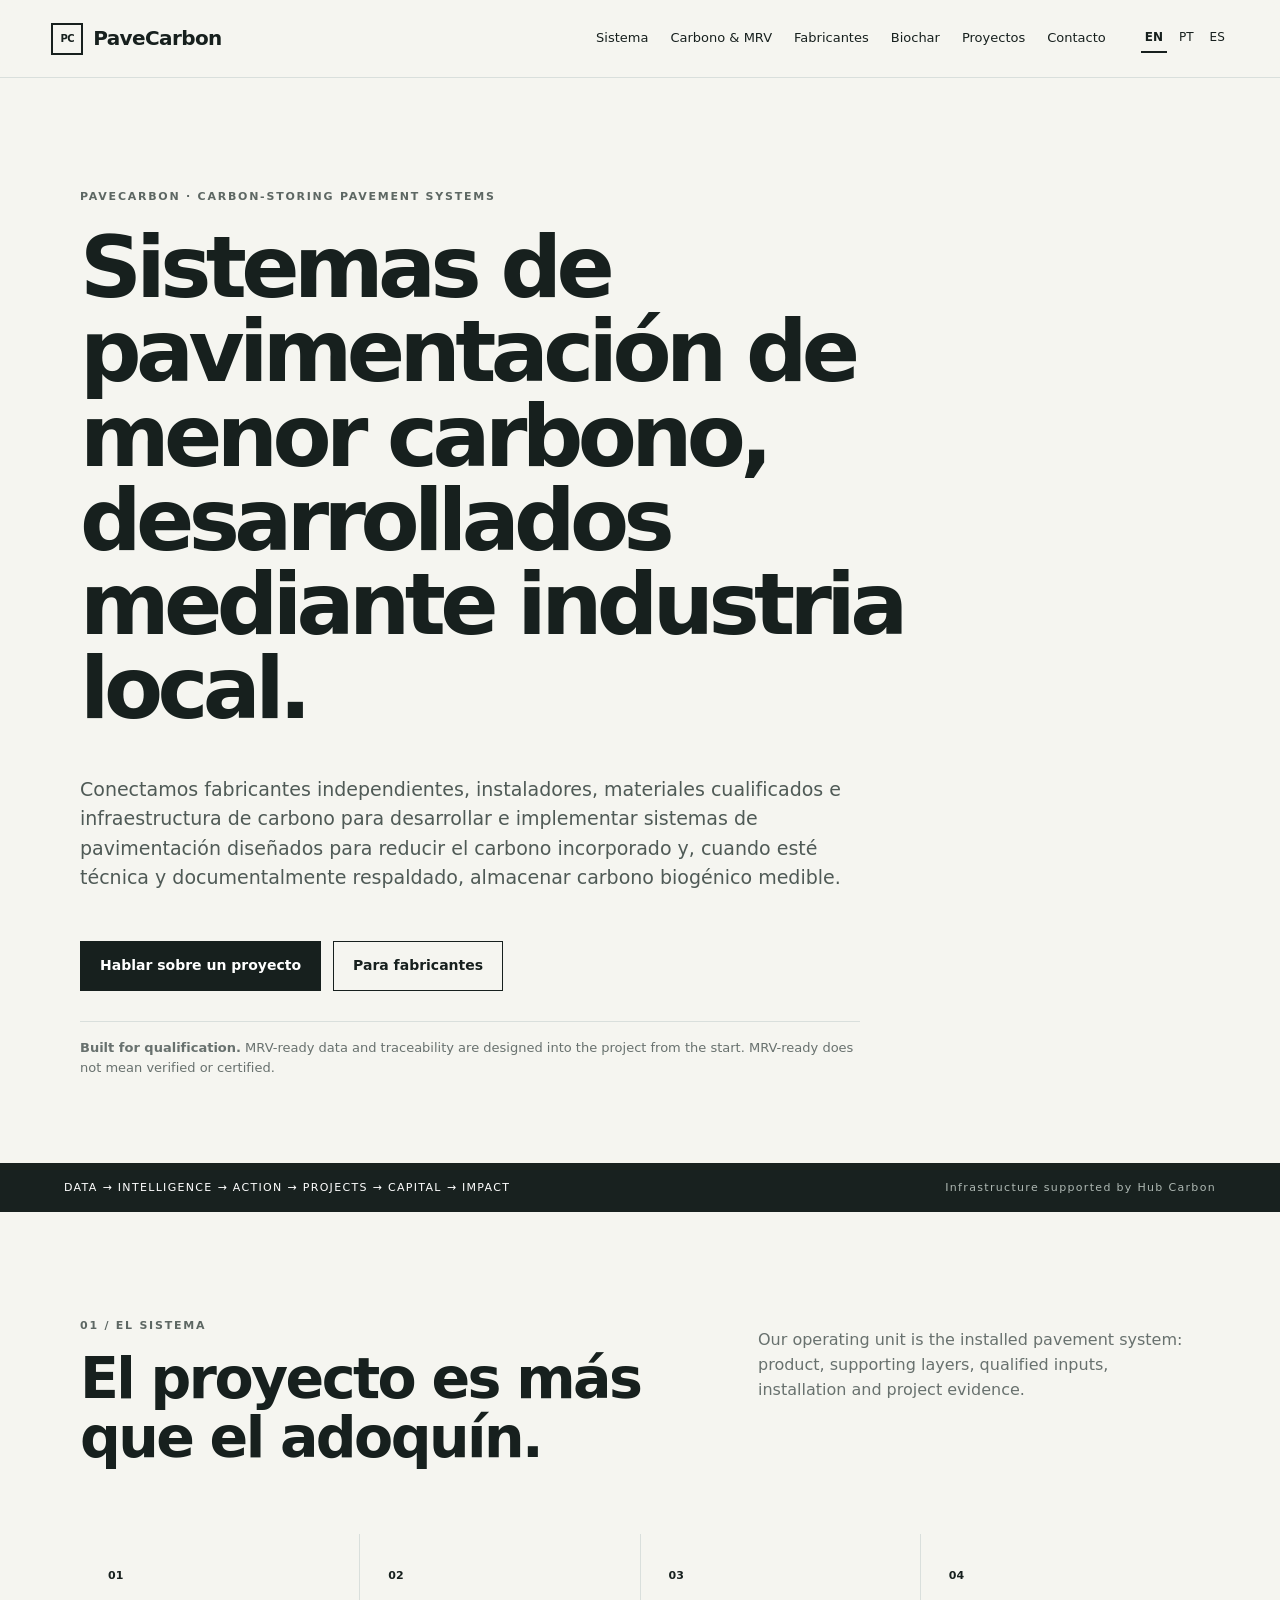
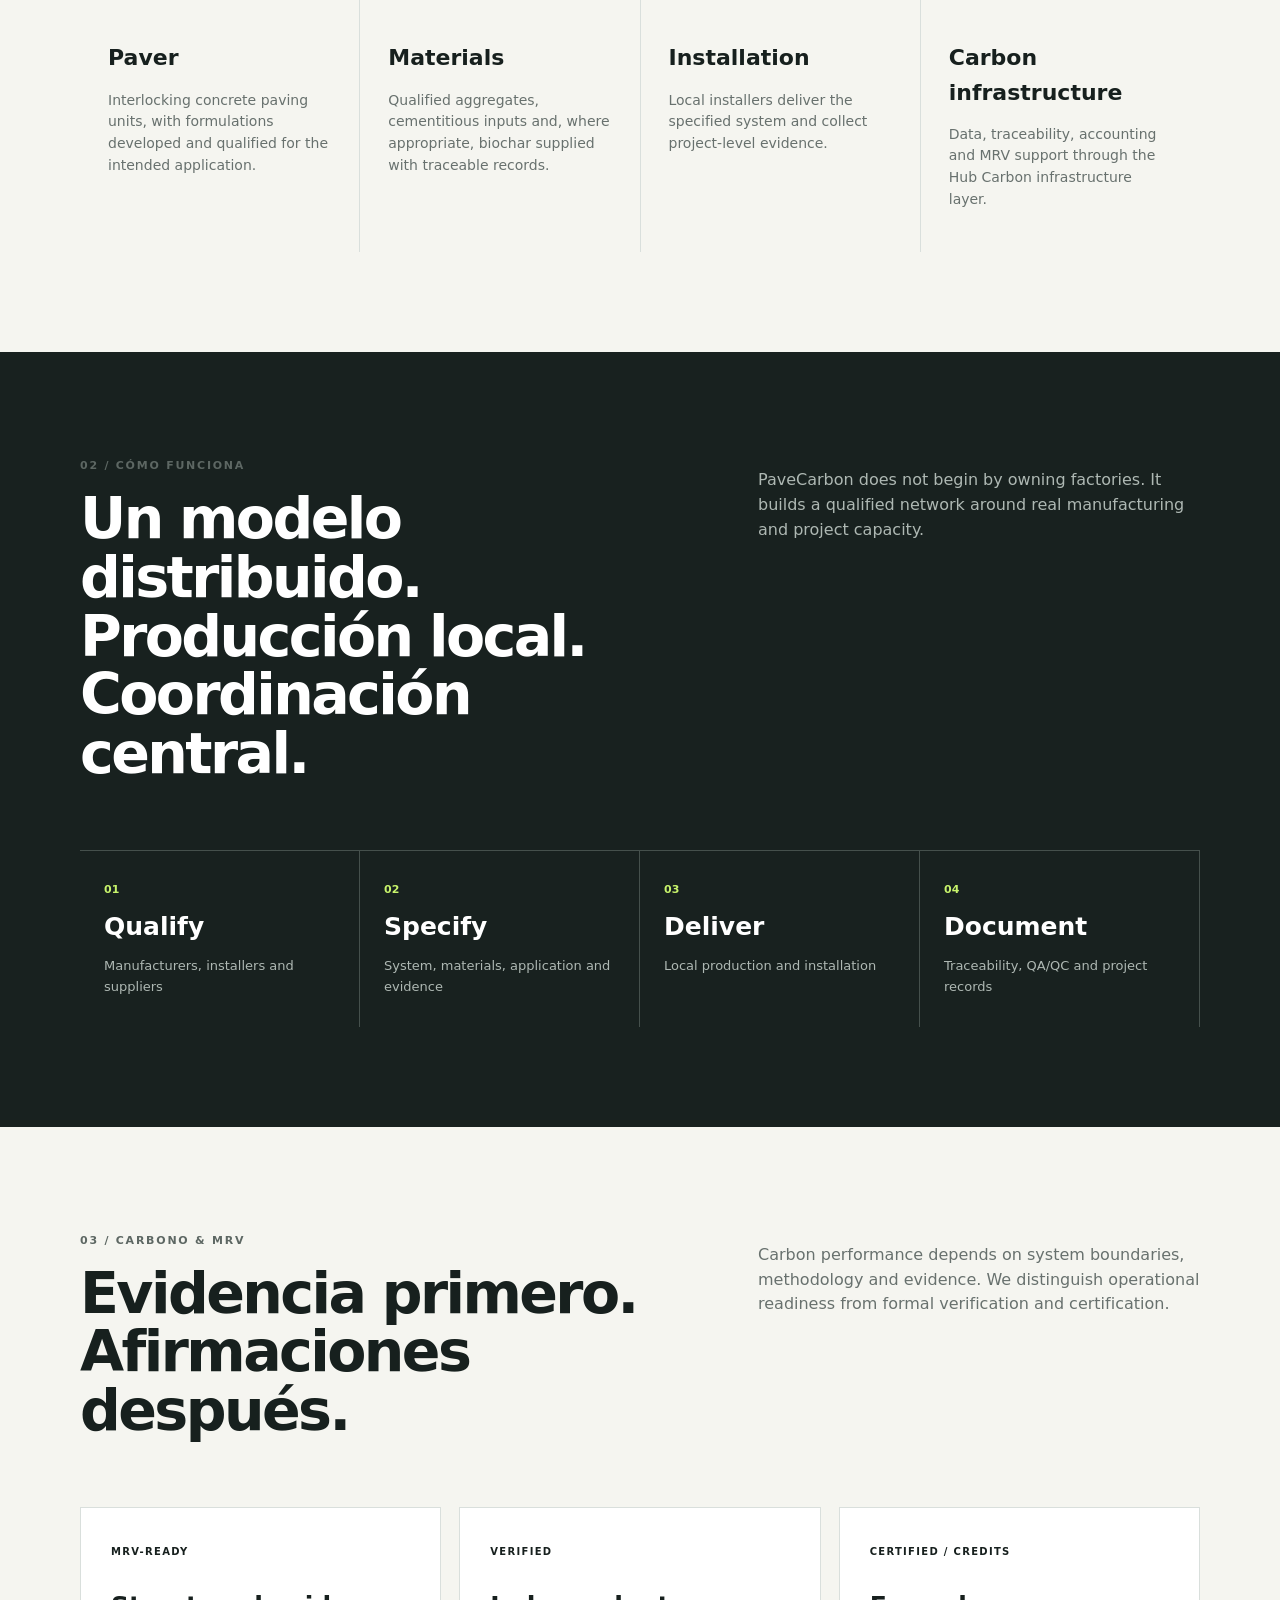
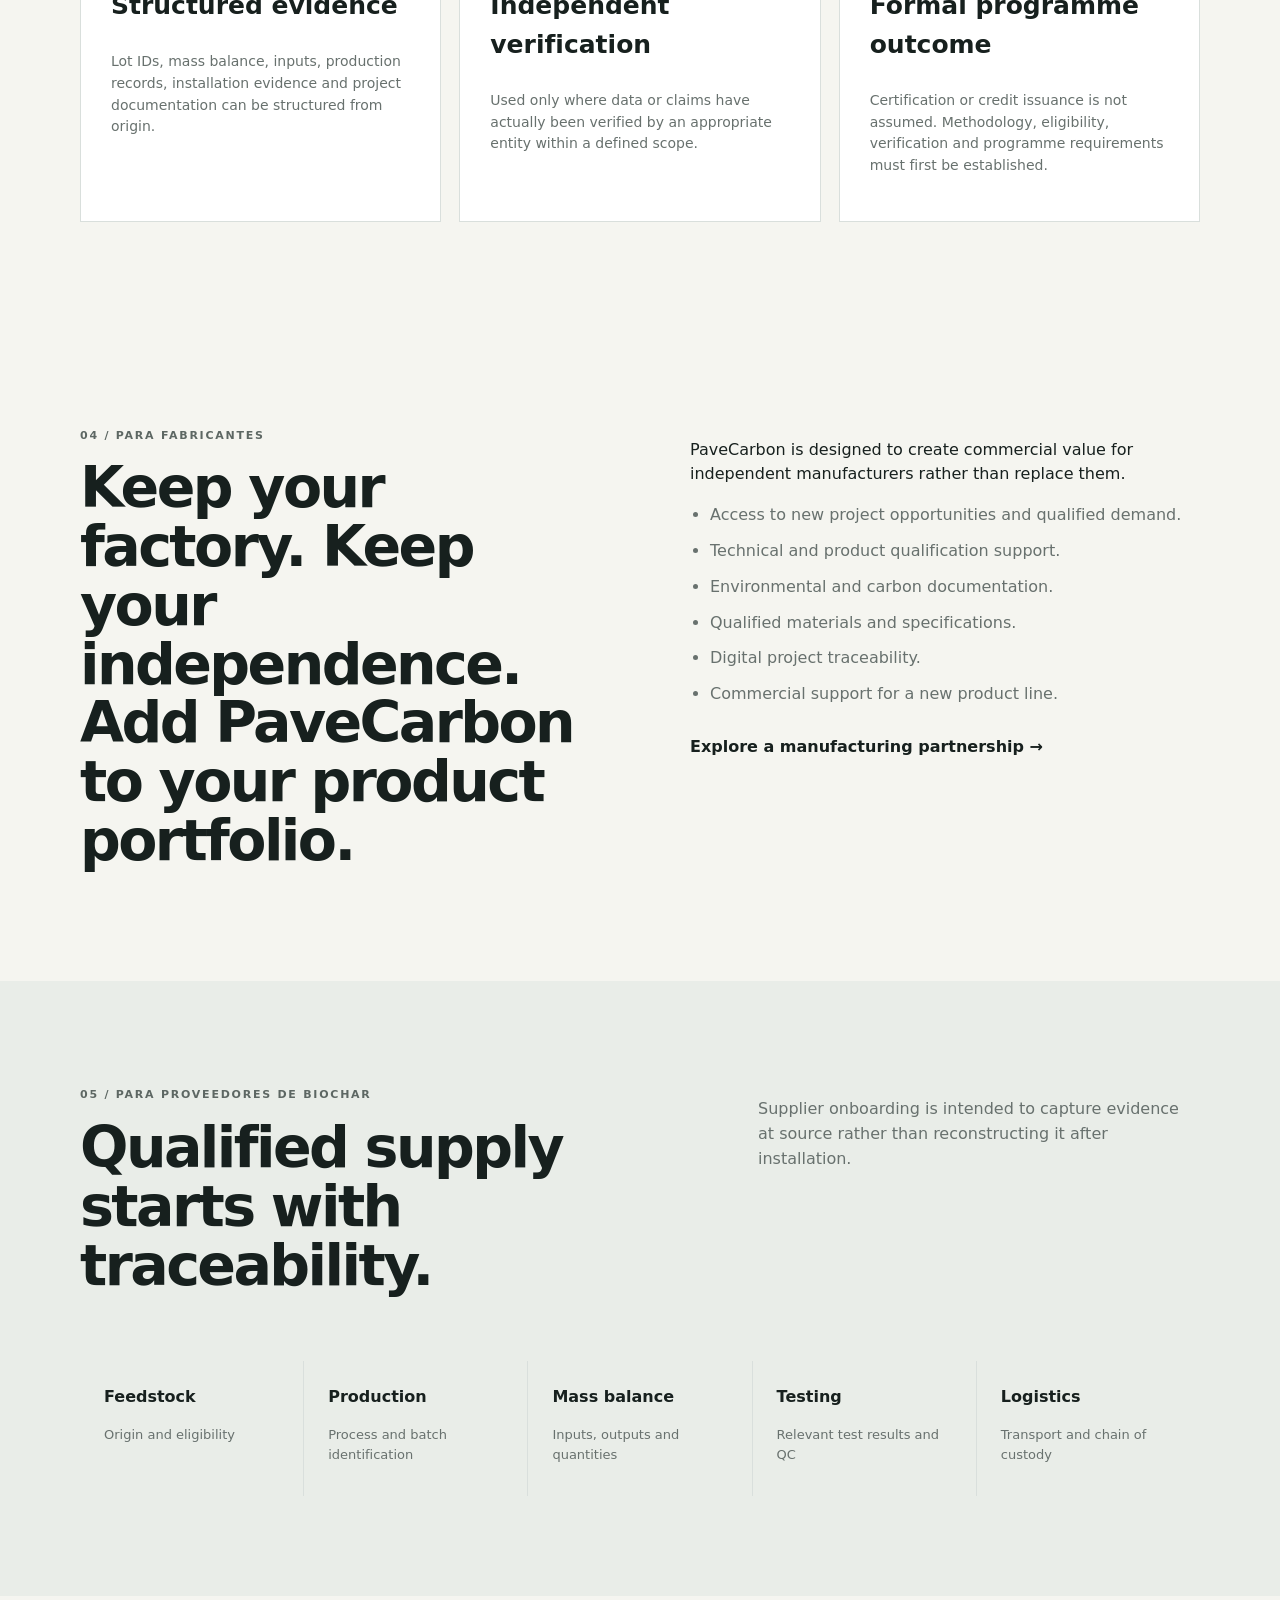
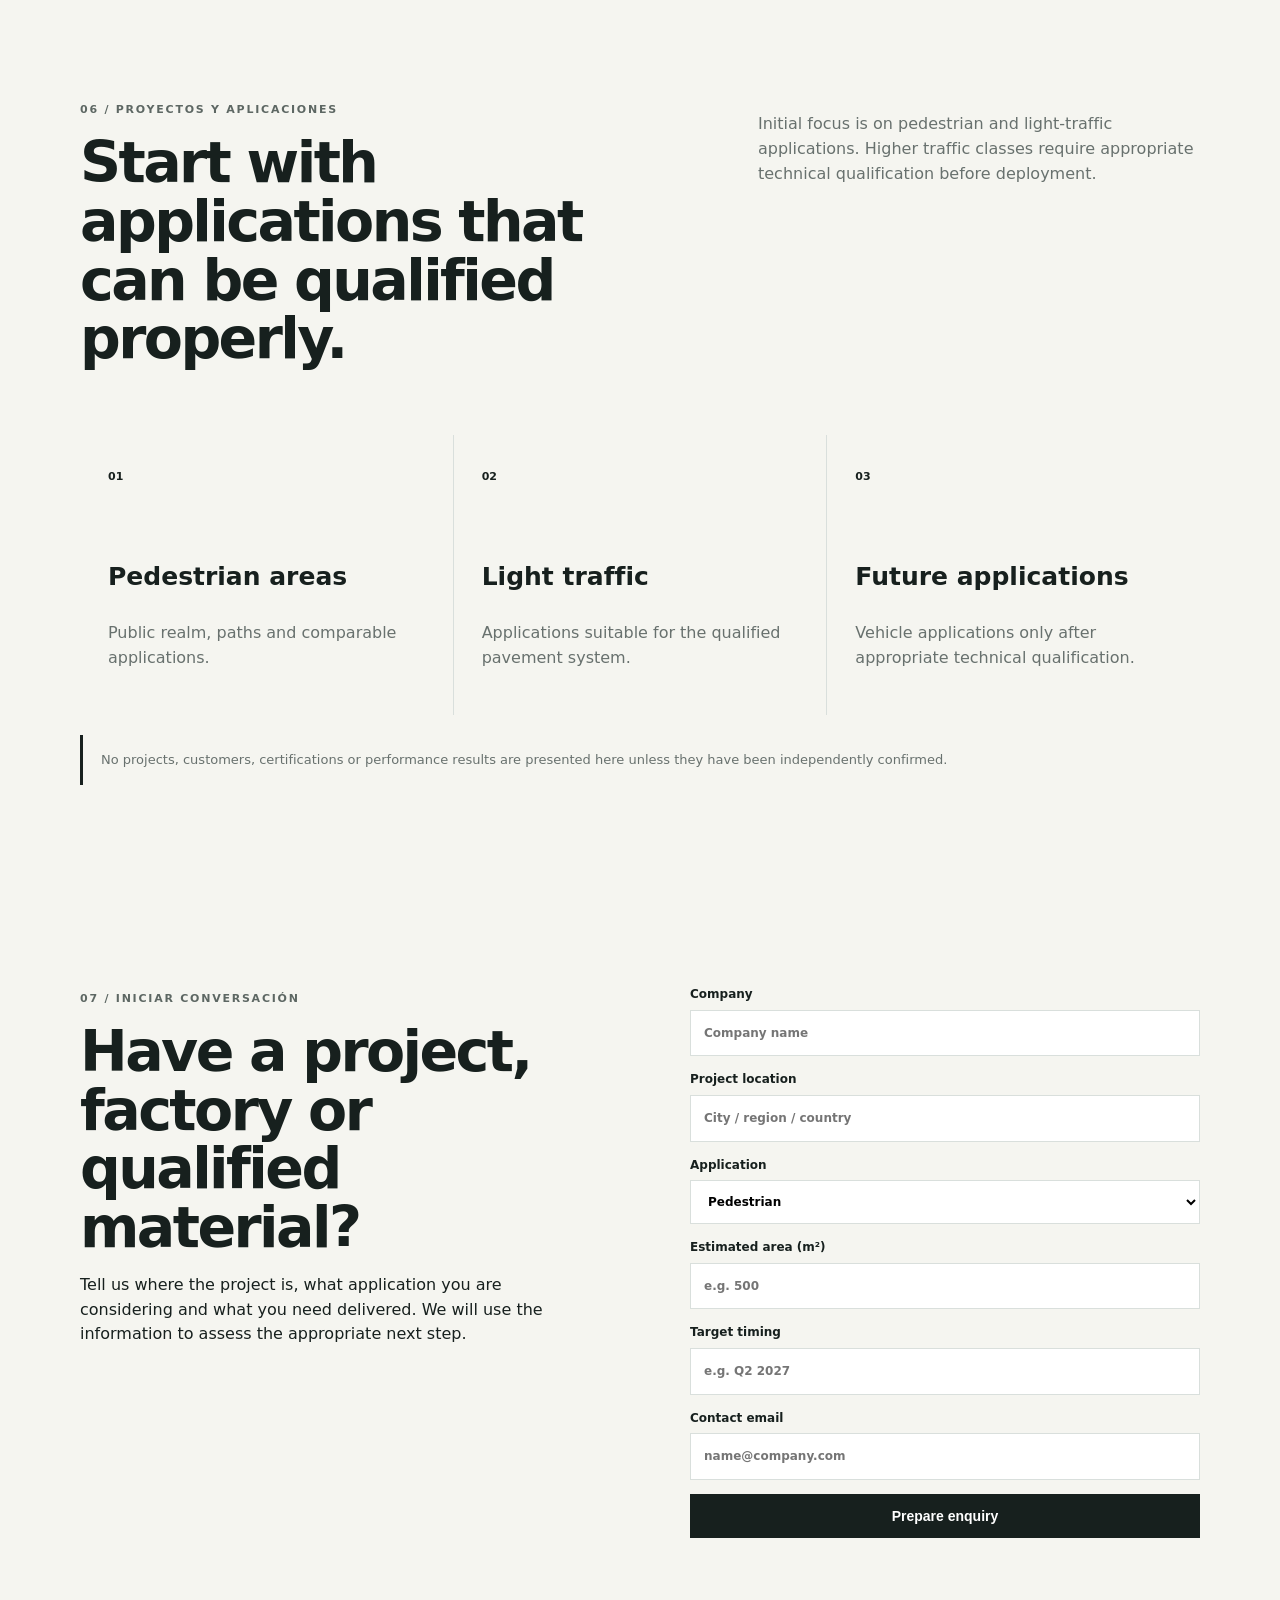
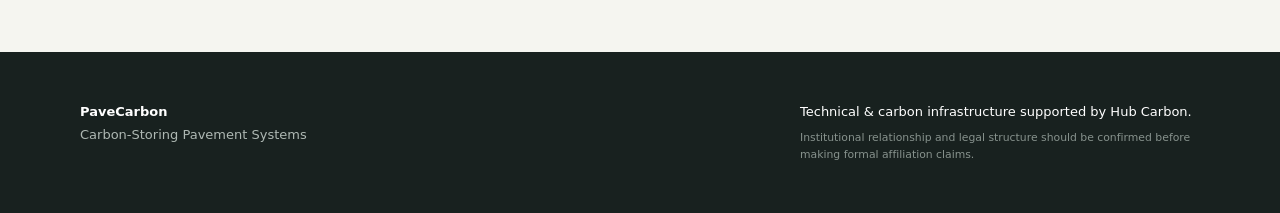
==== es.html @ 0b5a9f25 "V2" ====
<!doctype html><html lang="es"><head><meta charset="utf-8"><meta name="viewport" content="width=device-width,initial-scale=1"><meta name="description" content="PaveCarbon — Carbon-Storing Pavement Systems"><title>PaveCarbon — Sistemas de Pavimentación con Almacenamiento de Carbono</title><link rel="stylesheet" href="styles.css"></head><body>
<header class="site-header"><a class="brand" href="index.html"><span class="brand-mark">PC</span><span>PaveCarbon</span></a><nav><a href="#system">Sistema</a><a href="#mrv">Carbono & MRV</a><a href="#manufacturers">Fabricantes</a><a href="#biochar">Biochar</a><a href="#projects">Proyectos</a><a href="#contact">Contacto</a></nav><div class="lang"><a class="active" href="index.html">EN</a><a href="pt.html">PT</a><a href="es.html">ES</a></div></header>
<main>
<section class="hero"><div class="eyebrow">PAVECARBON · CARBON-STORING PAVEMENT SYSTEMS</div><h1>Sistemas de pavimentación de menor carbono, desarrollados mediante industria local.</h1><p class="lead">Conectamos fabricantes independientes, instaladores, materiales cualificados e infraestructura de carbono para desarrollar e implementar sistemas de pavimentación diseñados para reducir el carbono incorporado y, cuando esté técnica y documentalmente respaldado, almacenar carbono biogénico medible.</p><div class="actions"><a class="btn primary" href="#contact">Hablar sobre un proyecto</a><a class="btn" href="#manufacturers">Para fabricantes</a></div><div class="hero-note"><strong>Built for qualification.</strong> MRV-ready data and traceability are designed into the project from the start. MRV-ready does not mean verified or certified.</div></section>
<section class="band"><div>DATA → INTELLIGENCE → ACTION → PROJECTS → CAPITAL → IMPACT</div><span>Infrastructure supported by Hub Carbon</span></section>
<section id="system" class="section"><div class="section-head"><div><span class="kicker">01 / EL SISTEMA</span><h2>El proyecto es más que el adoquín.</h2></div><p>Our operating unit is the installed pavement system: product, supporting layers, qualified inputs, installation and project evidence.</p></div><div class="grid cards"><article><span>01</span><h3>Paver</h3><p>Interlocking concrete paving units, with formulations developed and qualified for the intended application.</p></article><article><span>02</span><h3>Materials</h3><p>Qualified aggregates, cementitious inputs and, where appropriate, biochar supplied with traceable records.</p></article><article><span>03</span><h3>Installation</h3><p>Local installers deliver the specified system and collect project-level evidence.</p></article><article><span>04</span><h3>Carbon infrastructure</h3><p>Data, traceability, accounting and MRV support through the Hub Carbon infrastructure layer.</p></article></div></section>
<section class="section dark"><div class="section-head"><div><span class="kicker">02 / CÓMO FUNCIONA</span><h2>Un modelo distribuido. Producción local. Coordinación central.</h2></div><p>PaveCarbon does not begin by owning factories. It builds a qualified network around real manufacturing and project capacity.</p></div><div class="process"><div><b>01</b><strong>Qualify</strong><span>Manufacturers, installers and suppliers</span></div><div><b>02</b><strong>Specify</strong><span>System, materials, application and evidence</span></div><div><b>03</b><strong>Deliver</strong><span>Local production and installation</span></div><div><b>04</b><strong>Document</strong><span>Traceability, QA/QC and project records</span></div></div></section>
<section id="mrv" class="section"><div class="section-head"><div><span class="kicker">03 / CARBONO & MRV</span><h2>Evidencia primero. Afirmaciones después.</h2></div><p>Carbon performance depends on system boundaries, methodology and evidence. We distinguish operational readiness from formal verification and certification.</p></div><div class="status-grid"><article><span class="status">MRV-READY</span><h3>Structured evidence</h3><p>Lot IDs, mass balance, inputs, production records, installation evidence and project documentation can be structured from origin.</p></article><article><span class="status">VERIFIED</span><h3>Independent verification</h3><p>Used only where data or claims have actually been verified by an appropriate entity within a defined scope.</p></article><article><span class="status">CERTIFIED / CREDITS</span><h3>Formal programme outcome</h3><p>Certification or credit issuance is not assumed. Methodology, eligibility, verification and programme requirements must first be established.</p></article></div></section>
<section id="manufacturers" class="section split"><div><span class="kicker">04 / PARA FABRICANTES</span><h2>Keep your factory. Keep your independence. Add PaveCarbon to your product portfolio.</h2></div><div><p>PaveCarbon is designed to create commercial value for independent manufacturers rather than replace them.</p><ul><li>Access to new project opportunities and qualified demand.</li><li>Technical and product qualification support.</li><li>Environmental and carbon documentation.</li><li>Qualified materials and specifications.</li><li>Digital project traceability.</li><li>Commercial support for a new product line.</li></ul><a class="text-link" href="#contact">Explore a manufacturing partnership →</a></div></section>
<section id="biochar" class="section light"><div class="section-head"><div><span class="kicker">05 / PARA PROVEEDORES DE BIOCHAR</span><h2>Qualified supply starts with traceability.</h2></div><p>Supplier onboarding is intended to capture evidence at source rather than reconstructing it after installation.</p></div><div class="checklist"><div><b>Feedstock</b><span>Origin and eligibility</span></div><div><b>Production</b><span>Process and batch identification</span></div><div><b>Mass balance</b><span>Inputs, outputs and quantities</span></div><div><b>Testing</b><span>Relevant test results and QC</span></div><div><b>Logistics</b><span>Transport and chain of custody</span></div></div></section>
<section id="projects" class="section"><div class="section-head"><div><span class="kicker">06 / PROYECTOS Y APLICACIONES</span><h2>Start with applications that can be qualified properly.</h2></div><p>Initial focus is on pedestrian and light-traffic applications. Higher traffic classes require appropriate technical qualification before deployment.</p></div><div class="application-grid"><div><span>01</span><h3>Pedestrian areas</h3><p>Public realm, paths and comparable applications.</p></div><div><span>02</span><h3>Light traffic</h3><p>Applications suitable for the qualified pavement system.</p></div><div><span>03</span><h3>Future applications</h3><p>Vehicle applications only after appropriate technical qualification.</p></div></div><div class="notice">No projects, customers, certifications or performance results are presented here unless they have been independently confirmed.</div></section>
<section id="contact" class="section contact"><div><span class="kicker">07 / INICIAR CONVERSACIÓN</span><h2>Have a project, factory or qualified material?</h2><p>Tell us where the project is, what application you are considering and what you need delivered. We will use the information to assess the appropriate next step.</p></div><form id="leadForm"><label>Company<input required name="company" placeholder="Company name"></label><label>Project location<input required name="location" placeholder="City / region / country"></label><label>Application<select name="application"><option>Pedestrian</option><option>Light traffic</option><option>Other / to be assessed</option></select></label><label>Estimated area (m²)<input name="area" inputmode="decimal" placeholder="e.g. 500"></label><label>Target timing<input name="timing" placeholder="e.g. Q2 2027"></label><label>Contact email<input required type="email" name="email" placeholder="name@company.com"></label><button class="btn primary" type="submit">Prepare enquiry</button><p id="formMsg" class="form-msg" role="status"></p></form></section>
</main><footer><div><strong>PaveCarbon</strong><p>Carbon-Storing Pavement Systems</p></div><div><span>Technical & carbon infrastructure supported by Hub Carbon.</span><small>Institutional relationship and legal structure should be confirmed before making formal affiliation claims.</small></div></footer><script src="script.js"></script></body></html>
---- styles.css ----
:root{--ink:#17201e;--muted:#68716e;--line:#d9dfdc;--paper:#f5f5f0;--white:#fff;--accent:#c7f36b;--dark:#18211f;--max:1180px}*{box-sizing:border-box}html{scroll-behavior:smooth}body{margin:0;color:var(--ink);font-family:Inter,ui-sans-serif,system-ui,-apple-system,BlinkMacSystemFont,"Segoe UI",sans-serif;background:var(--paper);line-height:1.55}a{color:inherit;text-decoration:none}.site-header{height:78px;padding:0 4vw;display:flex;align-items:center;gap:35px;border-bottom:1px solid var(--line);background:rgba(245,245,240,.94);position:sticky;top:0;z-index:5;backdrop-filter:blur(12px)}.brand{font-weight:800;letter-spacing:-.03em;font-size:20px;display:flex;align-items:center;gap:10px}.brand-mark{width:32px;height:32px;border:2px solid var(--ink);display:grid;place-items:center;font-size:10px}.site-header nav{display:flex;gap:22px;font-size:13px;margin-left:auto}.site-header nav a:hover,.lang a:hover,.text-link:hover{text-decoration:underline}.lang{display:flex;gap:8px;font-size:12px}.lang a{padding:4px}.lang .active{font-weight:800;border-bottom:2px solid var(--ink)}.hero{max-width:var(--max);margin:auto;padding:110px 30px 85px;min-height:690px;display:flex;flex-direction:column;justify-content:center}.eyebrow,.kicker{font-size:11px;letter-spacing:.16em;font-weight:800;color:#5d6763}.hero h1{font-size:clamp(46px,7vw,86px);line-height:.98;letter-spacing:-.065em;max-width:900px;margin:20px 0 25px}.lead{font-size:19px;max-width:790px;color:#4f5a56}.actions{display:flex;gap:12px;margin:30px 0}.btn{display:inline-flex;border:1px solid var(--ink);padding:13px 19px;font-weight:750;font-size:14px;background:transparent;cursor:pointer;justify-content:center}.btn.primary{background:var(--ink);color:white}.hero-note{border-top:1px solid var(--line);padding-top:16px;max-width:780px;font-size:13px;color:var(--muted)}.band{background:var(--dark);color:white;padding:16px 5vw;display:flex;justify-content:space-between;font-size:11px;letter-spacing:.12em}.band span{color:#aeb8b3}.section{max-width:var(--max);margin:auto;padding:100px 30px}.section.light{max-width:none;padding-left:max(30px,calc((100vw - var(--max))/2 + 30px));padding-right:max(30px,calc((100vw - var(--max))/2 + 30px));background:#e9ede8}.section.dark{max-width:none;padding-left:max(30px,calc((100vw - var(--max))/2 + 30px));padding-right:max(30px,calc((100vw - var(--max))/2 + 30px));background:var(--dark);color:white}.section-head{display:grid;grid-template-columns:1.15fr .85fr;gap:80px;margin-bottom:55px}.section h2{font-size:clamp(34px,4.5vw,57px);line-height:1.03;letter-spacing:-.045em;margin:12px 0}.section-head p{color:var(--muted);max-width:480px}.dark .section-head p{color:#aeb8b3}.grid{display:grid;grid-template-columns:repeat(4,1fr);gap:1px;background:var(--line)}.cards article{background:var(--paper);padding:28px;min-height:220px}.cards span,.application-grid span{font-size:11px;font-weight:800}.cards h3{font-size:22px;margin:55px 0 7px}.cards p{font-size:14px;color:var(--muted)}.process{display:grid;grid-template-columns:repeat(4,1fr);border-top:1px solid #45504c}.process>div{padding:30px 24px;border-right:1px solid #45504c;display:flex;flex-direction:column;gap:10px}.process b{font-size:11px;color:var(--accent)}.process strong{font-size:25px}.process span{font-size:13px;color:#aeb8b3}.status-grid{display:grid;grid-template-columns:repeat(3,1fr);gap:18px}.status-grid article{border:1px solid var(--line);padding:30px;background:white}.status{font-size:10px;font-weight:900;letter-spacing:.13em}.status-grid h3{font-size:25px}.status-grid p{color:var(--muted);font-size:14px}.split{display:grid;grid-template-columns:1fr 1fr;gap:100px}.split ul{padding-left:20px;color:var(--muted)}.split li{margin:11px 0}.text-link{font-weight:800;display:inline-block;margin-top:12px}.checklist{display:grid;grid-template-columns:repeat(5,1fr);gap:1px;background:var(--line)}.checklist>div{background:#e9ede8;padding:24px;min-height:135px}.checklist b,.checklist span{display:block}.checklist span{font-size:13px;color:var(--muted);margin-top:15px}.application-grid{display:grid;grid-template-columns:repeat(3,1fr);gap:1px;background:var(--line)}.application-grid>div{background:var(--paper);padding:28px;min-height:210px}.application-grid h3{font-size:25px;margin-top:70px}.application-grid p{color:var(--muted)}.notice{margin-top:20px;border-left:3px solid var(--ink);padding:15px 18px;font-size:13px;color:var(--muted)}.contact{display:grid;grid-template-columns:1fr 1fr;gap:100px}.contact form{display:grid;gap:14px}.contact label{font-size:12px;font-weight:750;display:grid;gap:6px}.contact input,.contact select{font:inherit;border:1px solid var(--line);background:white;padding:13px}.form-msg{font-size:12px;color:var(--muted);margin:0}footer{background:var(--dark);color:white;padding:50px max(30px,calc((100vw - var(--max))/2 + 30px));display:flex;justify-content:space-between;gap:40px;font-size:13px}footer p{color:#aeb8b3;margin:3px 0}footer small{display:block;color:#87928d;max-width:400px;margin-top:8px}@media(max-width:850px){.site-header{height:auto;min-height:70px;flex-wrap:wrap;padding:12px 20px;gap:15px}.site-header nav{order:3;width:100%;overflow:auto;margin:0;padding-bottom:5px}.hero{padding:75px 22px;min-height:auto}.section,.section.light,.section.dark{padding:70px 22px}.section-head,.split,.contact{grid-template-columns:1fr;gap:35px}.grid,.status-grid,.process,.application-grid,.checklist{grid-template-columns:1fr 1fr}.band{display:block;line-height:1.8}.band span{display:block}.cards h3,.application-grid h3{margin-top:35px}}@media(max-width:560px){.grid,.status-grid,.process,.application-grid,.checklist{grid-template-columns:1fr}.actions{flex-direction:column;align-items:stretch}.hero h1{font-size:48px}footer{display:block}}
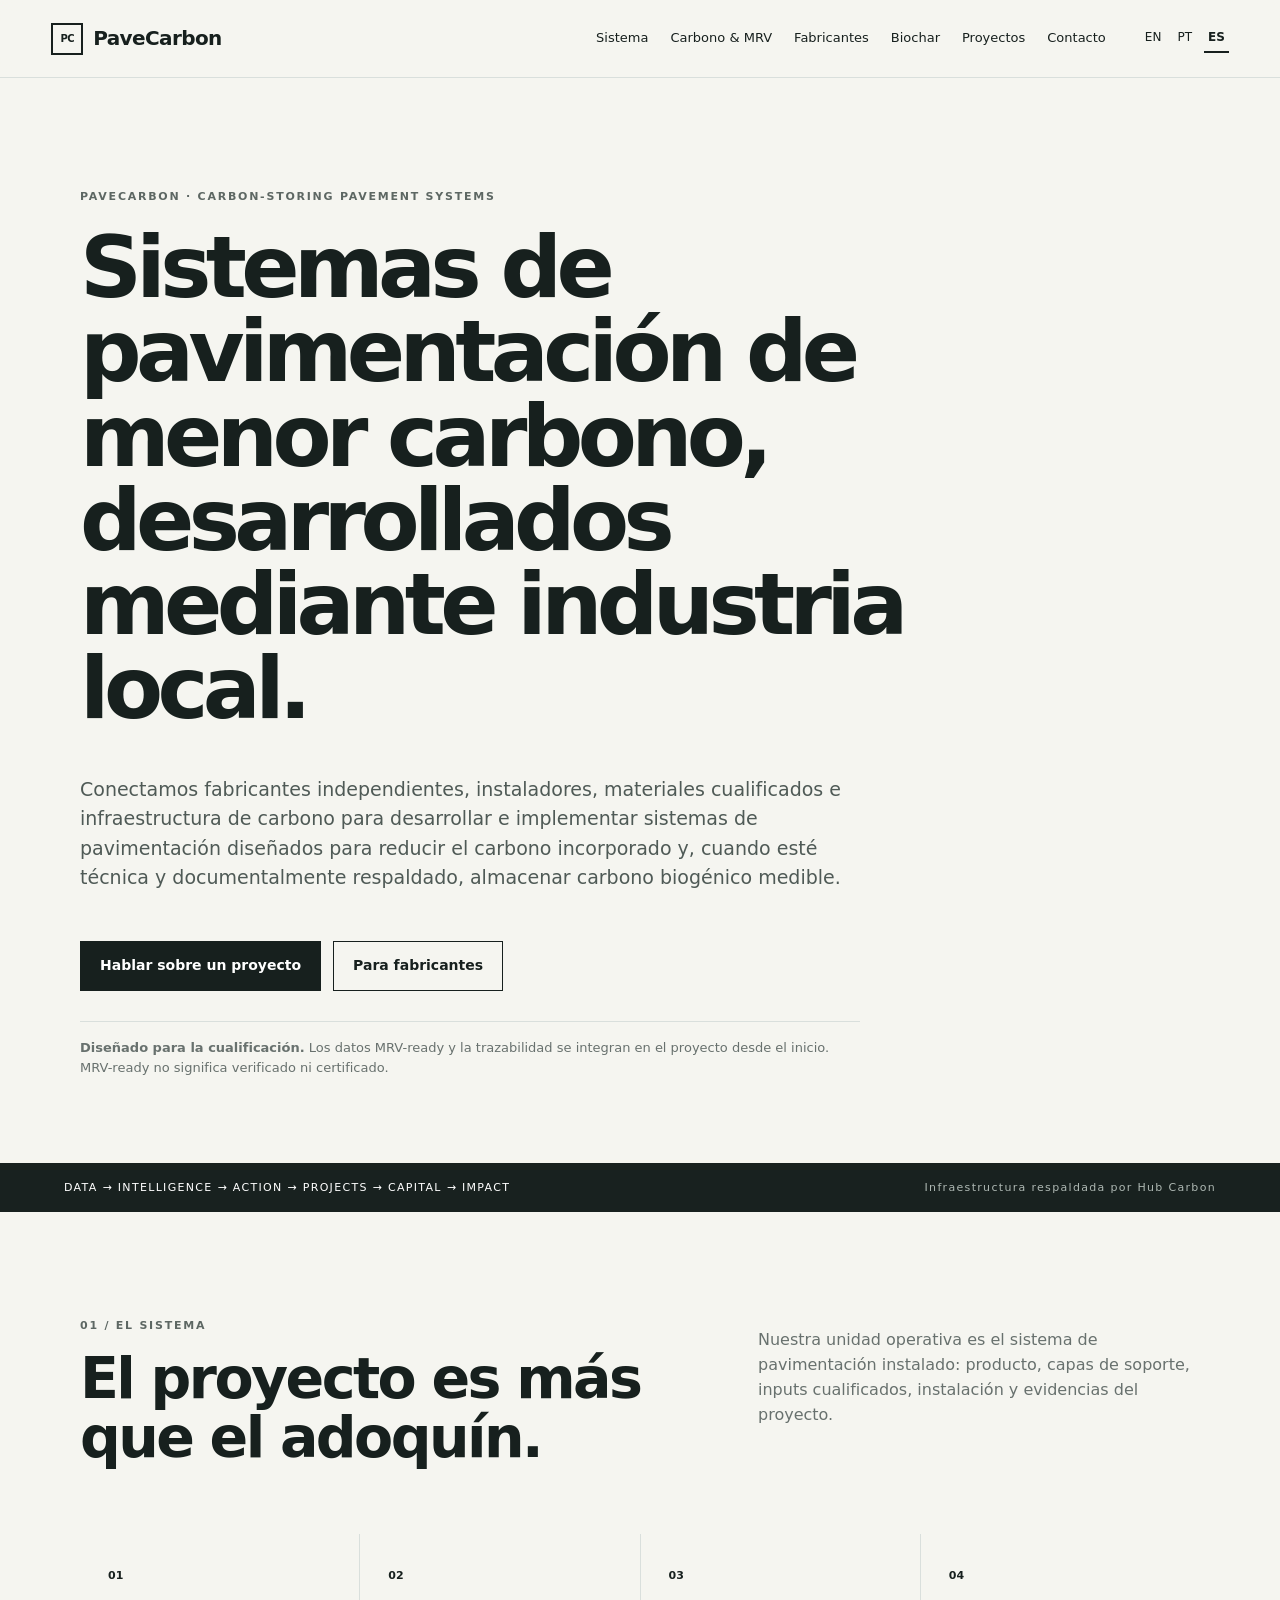
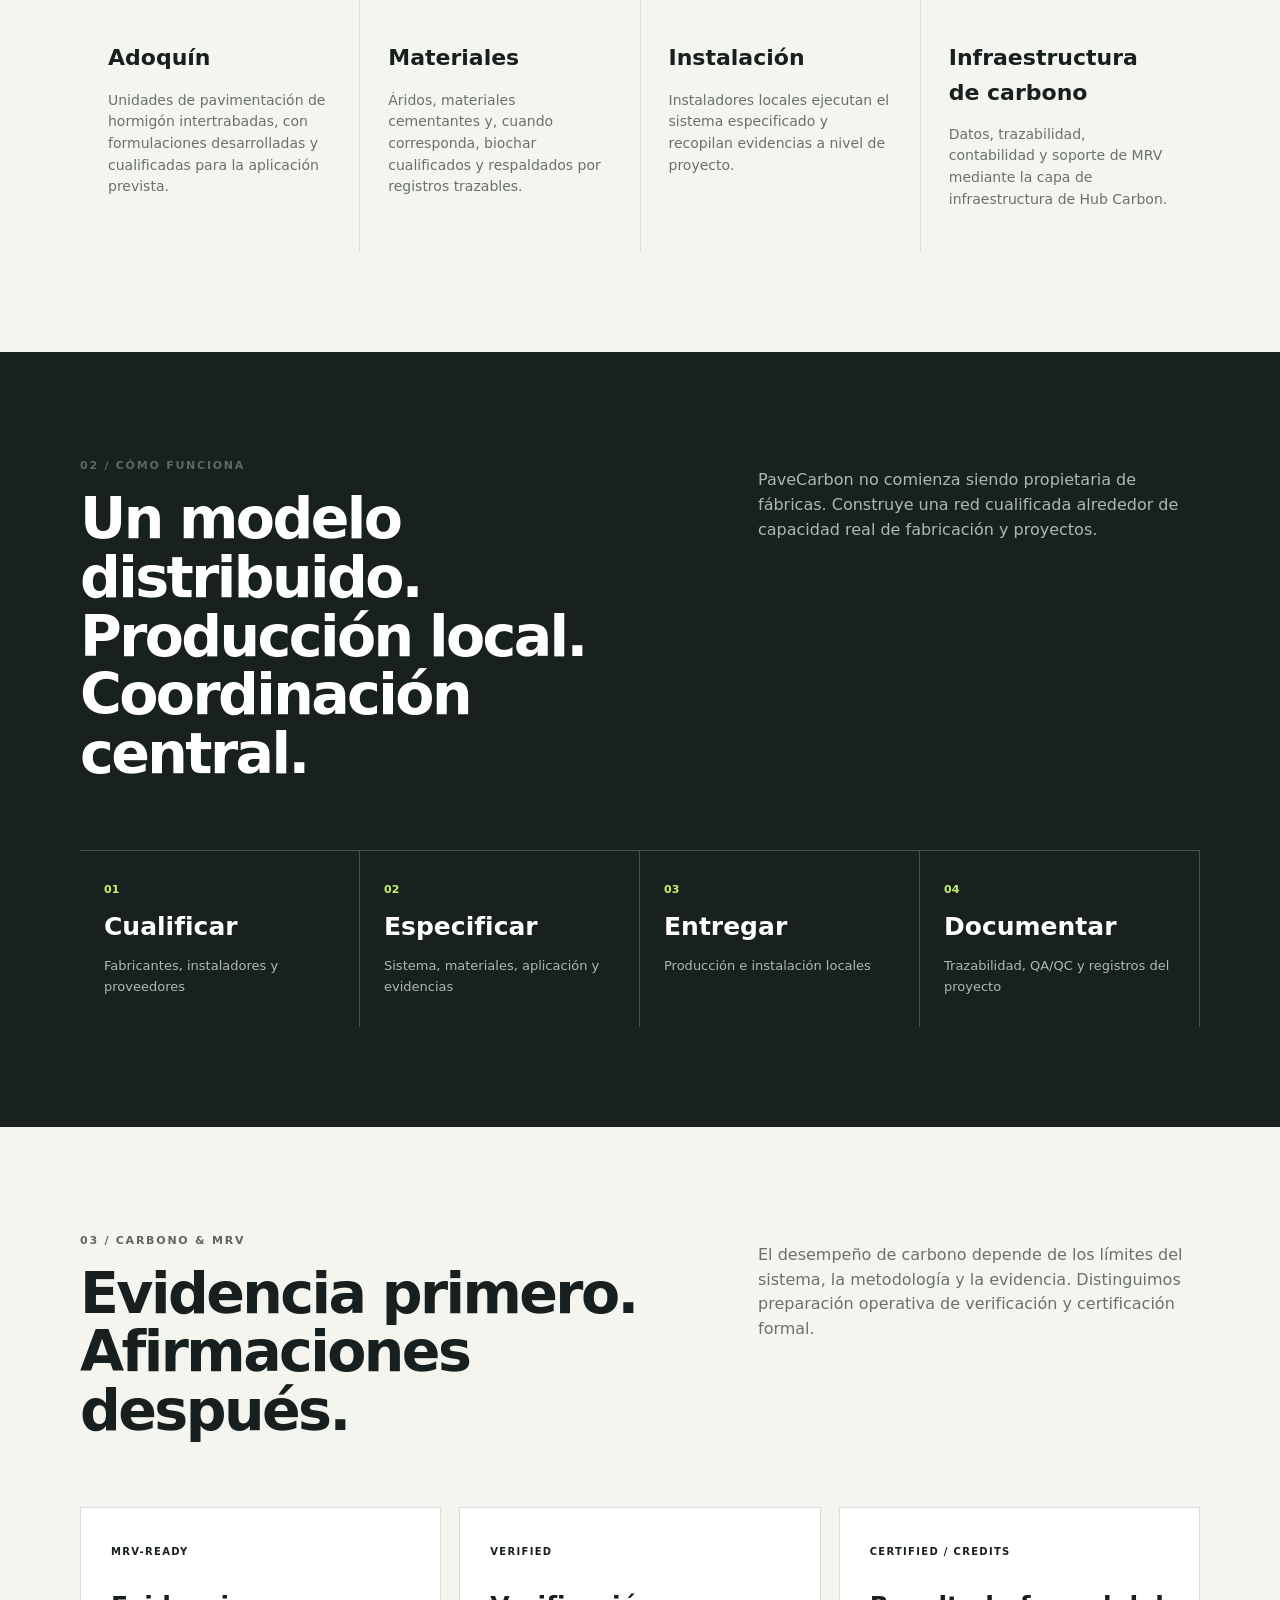
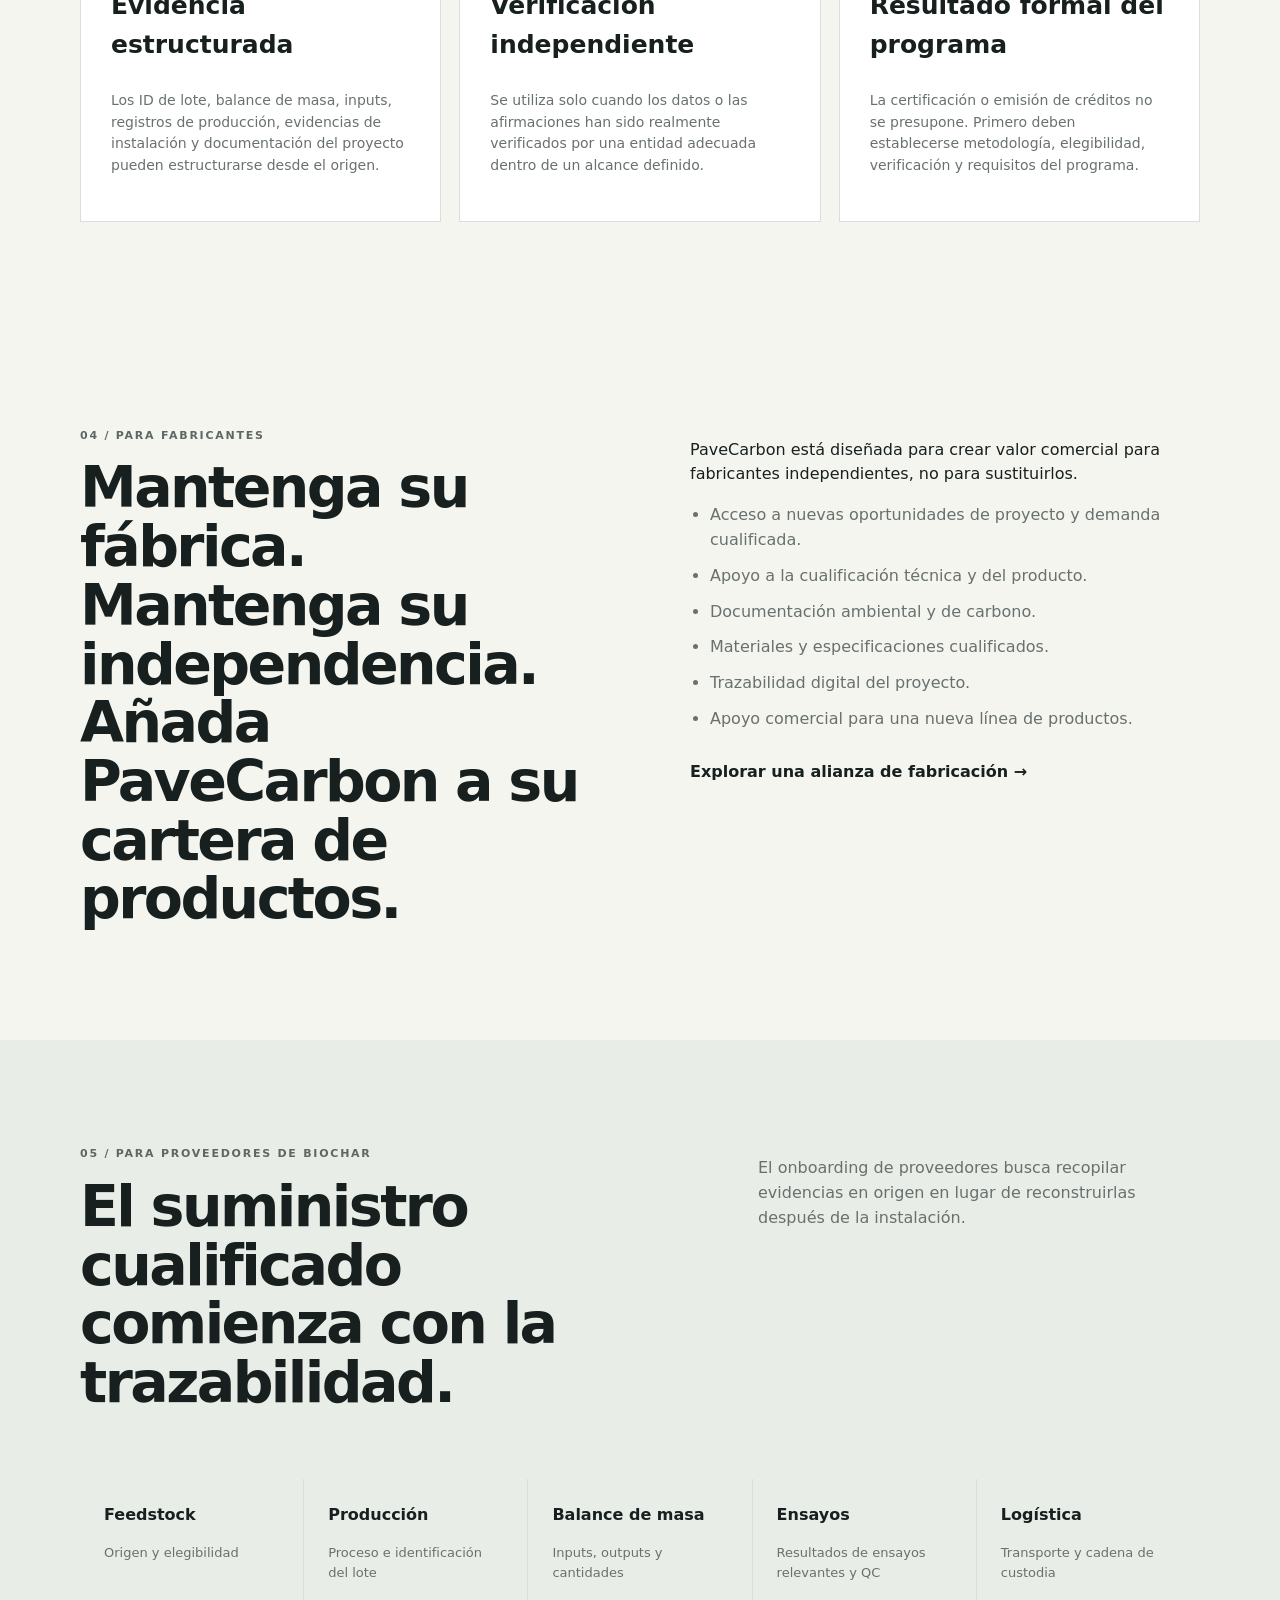
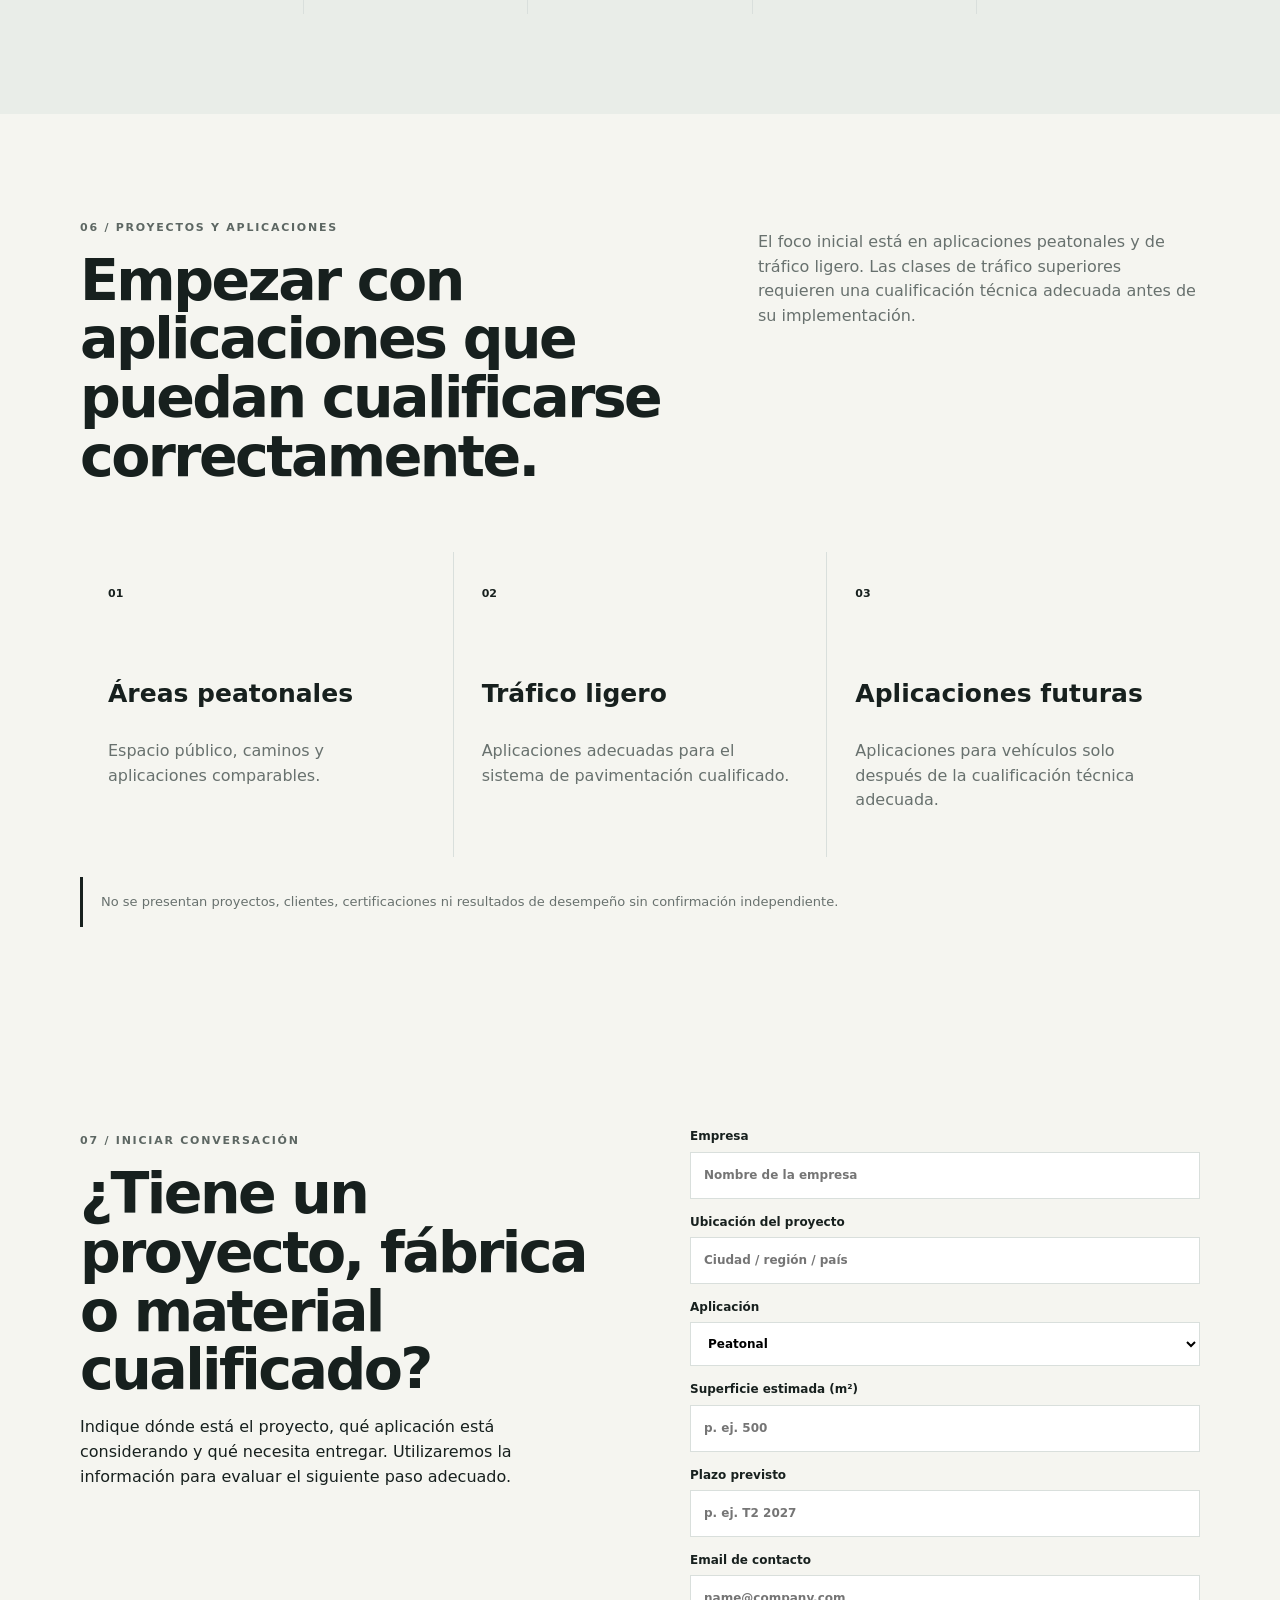
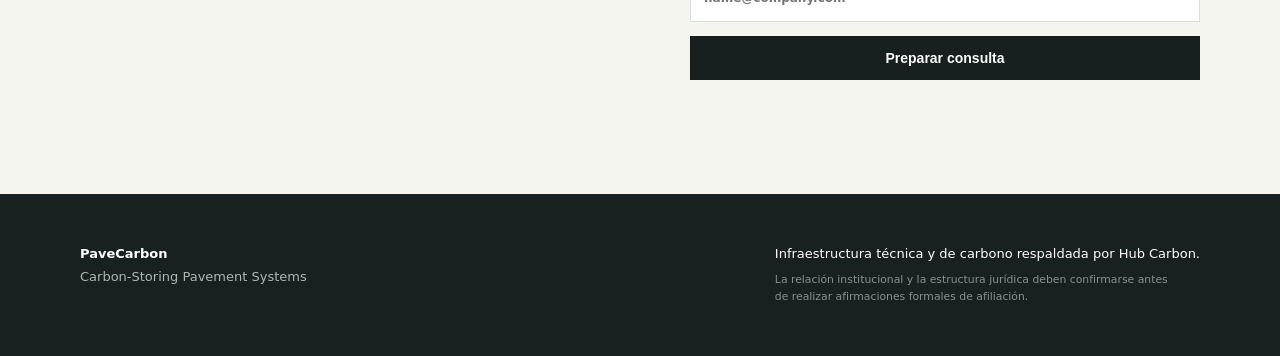
==== commit 6110f8c3: "V2.1" ====
--- a/es.html
+++ b/es.html
@@ -1,13 +1,13 @@
-<!doctype html><html lang="es"><head><meta charset="utf-8"><meta name="viewport" content="width=device-width,initial-scale=1"><meta name="description" content="PaveCarbon — Carbon-Storing Pavement Systems"><title>PaveCarbon — Sistemas de Pavimentación con Almacenamiento de Carbono</title><link rel="stylesheet" href="styles.css"></head><body>
-<header class="site-header"><a class="brand" href="index.html"><span class="brand-mark">PC</span><span>PaveCarbon</span></a><nav><a href="#system">Sistema</a><a href="#mrv">Carbono & MRV</a><a href="#manufacturers">Fabricantes</a><a href="#biochar">Biochar</a><a href="#projects">Proyectos</a><a href="#contact">Contacto</a></nav><div class="lang"><a class="active" href="index.html">EN</a><a href="pt.html">PT</a><a href="es.html">ES</a></div></header>
+<!doctype html><html lang="es"><head><meta charset="utf-8"><meta name="viewport" content="width=device-width,initial-scale=1"><meta name="description" content="PaveCarbon — Sistemas de Pavimentación con Almacenamiento de Carbono"><title>PaveCarbon — Sistemas de Pavimentación con Almacenamiento de Carbono</title><link rel="stylesheet" href="styles.css"></head><body>
+<header class="site-header"><a class="brand" href="es.html"><span class="brand-mark">PC</span><span>PaveCarbon</span></a><nav><a href="#system">Sistema</a><a href="#mrv">Carbono & MRV</a><a href="#manufacturers">Fabricantes</a><a href="#biochar">Biochar</a><a href="#projects">Proyectos</a><a href="#contact">Contacto</a></nav><div class="lang"><a class="" href="index.html">EN</a><a class="" href="pt.html">PT</a><a class="active" href="es.html">ES</a></div></header>
 <main>
-<section class="hero"><div class="eyebrow">PAVECARBON · CARBON-STORING PAVEMENT SYSTEMS</div><h1>Sistemas de pavimentación de menor carbono, desarrollados mediante industria local.</h1><p class="lead">Conectamos fabricantes independientes, instaladores, materiales cualificados e infraestructura de carbono para desarrollar e implementar sistemas de pavimentación diseñados para reducir el carbono incorporado y, cuando esté técnica y documentalmente respaldado, almacenar carbono biogénico medible.</p><div class="actions"><a class="btn primary" href="#contact">Hablar sobre un proyecto</a><a class="btn" href="#manufacturers">Para fabricantes</a></div><div class="hero-note"><strong>Built for qualification.</strong> MRV-ready data and traceability are designed into the project from the start. MRV-ready does not mean verified or certified.</div></section>
-<section class="band"><div>DATA → INTELLIGENCE → ACTION → PROJECTS → CAPITAL → IMPACT</div><span>Infrastructure supported by Hub Carbon</span></section>
-<section id="system" class="section"><div class="section-head"><div><span class="kicker">01 / EL SISTEMA</span><h2>El proyecto es más que el adoquín.</h2></div><p>Our operating unit is the installed pavement system: product, supporting layers, qualified inputs, installation and project evidence.</p></div><div class="grid cards"><article><span>01</span><h3>Paver</h3><p>Interlocking concrete paving units, with formulations developed and qualified for the intended application.</p></article><article><span>02</span><h3>Materials</h3><p>Qualified aggregates, cementitious inputs and, where appropriate, biochar supplied with traceable records.</p></article><article><span>03</span><h3>Installation</h3><p>Local installers deliver the specified system and collect project-level evidence.</p></article><article><span>04</span><h3>Carbon infrastructure</h3><p>Data, traceability, accounting and MRV support through the Hub Carbon infrastructure layer.</p></article></div></section>
-<section class="section dark"><div class="section-head"><div><span class="kicker">02 / CÓMO FUNCIONA</span><h2>Un modelo distribuido. Producción local. Coordinación central.</h2></div><p>PaveCarbon does not begin by owning factories. It builds a qualified network around real manufacturing and project capacity.</p></div><div class="process"><div><b>01</b><strong>Qualify</strong><span>Manufacturers, installers and suppliers</span></div><div><b>02</b><strong>Specify</strong><span>System, materials, application and evidence</span></div><div><b>03</b><strong>Deliver</strong><span>Local production and installation</span></div><div><b>04</b><strong>Document</strong><span>Traceability, QA/QC and project records</span></div></div></section>
-<section id="mrv" class="section"><div class="section-head"><div><span class="kicker">03 / CARBONO & MRV</span><h2>Evidencia primero. Afirmaciones después.</h2></div><p>Carbon performance depends on system boundaries, methodology and evidence. We distinguish operational readiness from formal verification and certification.</p></div><div class="status-grid"><article><span class="status">MRV-READY</span><h3>Structured evidence</h3><p>Lot IDs, mass balance, inputs, production records, installation evidence and project documentation can be structured from origin.</p></article><article><span class="status">VERIFIED</span><h3>Independent verification</h3><p>Used only where data or claims have actually been verified by an appropriate entity within a defined scope.</p></article><article><span class="status">CERTIFIED / CREDITS</span><h3>Formal programme outcome</h3><p>Certification or credit issuance is not assumed. Methodology, eligibility, verification and programme requirements must first be established.</p></article></div></section>
-<section id="manufacturers" class="section split"><div><span class="kicker">04 / PARA FABRICANTES</span><h2>Keep your factory. Keep your independence. Add PaveCarbon to your product portfolio.</h2></div><div><p>PaveCarbon is designed to create commercial value for independent manufacturers rather than replace them.</p><ul><li>Access to new project opportunities and qualified demand.</li><li>Technical and product qualification support.</li><li>Environmental and carbon documentation.</li><li>Qualified materials and specifications.</li><li>Digital project traceability.</li><li>Commercial support for a new product line.</li></ul><a class="text-link" href="#contact">Explore a manufacturing partnership →</a></div></section>
-<section id="biochar" class="section light"><div class="section-head"><div><span class="kicker">05 / PARA PROVEEDORES DE BIOCHAR</span><h2>Qualified supply starts with traceability.</h2></div><p>Supplier onboarding is intended to capture evidence at source rather than reconstructing it after installation.</p></div><div class="checklist"><div><b>Feedstock</b><span>Origin and eligibility</span></div><div><b>Production</b><span>Process and batch identification</span></div><div><b>Mass balance</b><span>Inputs, outputs and quantities</span></div><div><b>Testing</b><span>Relevant test results and QC</span></div><div><b>Logistics</b><span>Transport and chain of custody</span></div></div></section>
-<section id="projects" class="section"><div class="section-head"><div><span class="kicker">06 / PROYECTOS Y APLICACIONES</span><h2>Start with applications that can be qualified properly.</h2></div><p>Initial focus is on pedestrian and light-traffic applications. Higher traffic classes require appropriate technical qualification before deployment.</p></div><div class="application-grid"><div><span>01</span><h3>Pedestrian areas</h3><p>Public realm, paths and comparable applications.</p></div><div><span>02</span><h3>Light traffic</h3><p>Applications suitable for the qualified pavement system.</p></div><div><span>03</span><h3>Future applications</h3><p>Vehicle applications only after appropriate technical qualification.</p></div></div><div class="notice">No projects, customers, certifications or performance results are presented here unless they have been independently confirmed.</div></section>
-<section id="contact" class="section contact"><div><span class="kicker">07 / INICIAR CONVERSACIÓN</span><h2>Have a project, factory or qualified material?</h2><p>Tell us where the project is, what application you are considering and what you need delivered. We will use the information to assess the appropriate next step.</p></div><form id="leadForm"><label>Company<input required name="company" placeholder="Company name"></label><label>Project location<input required name="location" placeholder="City / region / country"></label><label>Application<select name="application"><option>Pedestrian</option><option>Light traffic</option><option>Other / to be assessed</option></select></label><label>Estimated area (m²)<input name="area" inputmode="decimal" placeholder="e.g. 500"></label><label>Target timing<input name="timing" placeholder="e.g. Q2 2027"></label><label>Contact email<input required type="email" name="email" placeholder="name@company.com"></label><button class="btn primary" type="submit">Prepare enquiry</button><p id="formMsg" class="form-msg" role="status"></p></form></section>
-</main><footer><div><strong>PaveCarbon</strong><p>Carbon-Storing Pavement Systems</p></div><div><span>Technical & carbon infrastructure supported by Hub Carbon.</span><small>Institutional relationship and legal structure should be confirmed before making formal affiliation claims.</small></div></footer><script src="script.js"></script></body></html>
+<section class="hero"><div class="eyebrow">PAVECARBON · CARBON-STORING PAVEMENT SYSTEMS</div><h1>Sistemas de pavimentación de menor carbono, desarrollados mediante industria local.</h1><p class="lead">Conectamos fabricantes independientes, instaladores, materiales cualificados e infraestructura de carbono para desarrollar e implementar sistemas de pavimentación diseñados para reducir el carbono incorporado y, cuando esté técnica y documentalmente respaldado, almacenar carbono biogénico medible.</p><div class="actions"><a class="btn primary" href="#contact">Hablar sobre un proyecto</a><a class="btn" href="#manufacturers">Para fabricantes</a></div><div class="hero-note"><strong>Diseñado para la cualificación.</strong> Los datos MRV-ready y la trazabilidad se integran en el proyecto desde el inicio. MRV-ready no significa verificado ni certificado.</div></section>
+<section class="band"><div>DATA → INTELLIGENCE → ACTION → PROJECTS → CAPITAL → IMPACT</div><span>Infraestructura respaldada por Hub Carbon</span></section>
+<section id="system" class="section"><div class="section-head"><div><span class="kicker">01 / EL SISTEMA</span><h2>El proyecto es más que el adoquín.</h2></div><p>Nuestra unidad operativa es el sistema de pavimentación instalado: producto, capas de soporte, inputs cualificados, instalación y evidencias del proyecto.</p></div><div class="grid cards"><article><span>01</span><h3>Adoquín</h3><p>Unidades de pavimentación de hormigón intertrabadas, con formulaciones desarrolladas y cualificadas para la aplicación prevista.</p></article><article><span>02</span><h3>Materiales</h3><p>Áridos, materiales cementantes y, cuando corresponda, biochar cualificados y respaldados por registros trazables.</p></article><article><span>03</span><h3>Instalación</h3><p>Instaladores locales ejecutan el sistema especificado y recopilan evidencias a nivel de proyecto.</p></article><article><span>04</span><h3>Infraestructura de carbono</h3><p>Datos, trazabilidad, contabilidad y soporte de MRV mediante la capa de infraestructura de Hub Carbon.</p></article></div></section>
+<section class="section dark"><div class="section-head"><div><span class="kicker">02 / CÓMO FUNCIONA</span><h2>Un modelo distribuido. Producción local. Coordinación central.</h2></div><p>PaveCarbon no comienza siendo propietaria de fábricas. Construye una red cualificada alrededor de capacidad real de fabricación y proyectos.</p></div><div class="process"><div><b>01</b><strong>Cualificar</strong><span>Fabricantes, instaladores y proveedores</span></div><div><b>02</b><strong>Especificar</strong><span>Sistema, materiales, aplicación y evidencias</span></div><div><b>03</b><strong>Entregar</strong><span>Producción e instalación locales</span></div><div><b>04</b><strong>Documentar</strong><span>Trazabilidad, QA/QC y registros del proyecto</span></div></div></section>
+<section id="mrv" class="section"><div class="section-head"><div><span class="kicker">03 / CARBONO & MRV</span><h2>Evidencia primero. Afirmaciones después.</h2></div><p>El desempeño de carbono depende de los límites del sistema, la metodología y la evidencia. Distinguimos preparación operativa de verificación y certificación formal.</p></div><div class="status-grid"><article><span class="status">MRV-READY</span><h3>Evidencia estructurada</h3><p>Los ID de lote, balance de masa, inputs, registros de producción, evidencias de instalación y documentación del proyecto pueden estructurarse desde el origen.</p></article><article><span class="status">VERIFIED</span><h3>Verificación independiente</h3><p>Se utiliza solo cuando los datos o las afirmaciones han sido realmente verificados por una entidad adecuada dentro de un alcance definido.</p></article><article><span class="status">CERTIFIED / CREDITS</span><h3>Resultado formal del programa</h3><p>La certificación o emisión de créditos no se presupone. Primero deben establecerse metodología, elegibilidad, verificación y requisitos del programa.</p></article></div></section>
+<section id="manufacturers" class="section split"><div><span class="kicker">04 / PARA FABRICANTES</span><h2>Mantenga su fábrica. Mantenga su independencia. Añada PaveCarbon a su cartera de productos.</h2></div><div><p>PaveCarbon está diseñada para crear valor comercial para fabricantes independientes, no para sustituirlos.</p><ul><li>Acceso a nuevas oportunidades de proyecto y demanda cualificada.</li><li>Apoyo a la cualificación técnica y del producto.</li><li>Documentación ambiental y de carbono.</li><li>Materiales y especificaciones cualificados.</li><li>Trazabilidad digital del proyecto.</li><li>Apoyo comercial para una nueva línea de productos.</li></ul><a class="text-link" href="#contact">Explorar una alianza de fabricación →</a></div></section>
+<section id="biochar" class="section light"><div class="section-head"><div><span class="kicker">05 / PARA PROVEEDORES DE BIOCHAR</span><h2>El suministro cualificado comienza con la trazabilidad.</h2></div><p>El onboarding de proveedores busca recopilar evidencias en origen en lugar de reconstruirlas después de la instalación.</p></div><div class="checklist"><div><b>Feedstock</b><span>Origen y elegibilidad</span></div><div><b>Producción</b><span>Proceso e identificación del lote</span></div><div><b>Balance de masa</b><span>Inputs, outputs y cantidades</span></div><div><b>Ensayos</b><span>Resultados de ensayos relevantes y QC</span></div><div><b>Logística</b><span>Transporte y cadena de custodia</span></div></div></section>
+<section id="projects" class="section"><div class="section-head"><div><span class="kicker">06 / PROYECTOS Y APLICACIONES</span><h2>Empezar con aplicaciones que puedan cualificarse correctamente.</h2></div><p>El foco inicial está en aplicaciones peatonales y de tráfico ligero. Las clases de tráfico superiores requieren una cualificación técnica adecuada antes de su implementación.</p></div><div class="application-grid"><div><span>01</span><h3>Áreas peatonales</h3><p>Espacio público, caminos y aplicaciones comparables.</p></div><div><span>02</span><h3>Tráfico ligero</h3><p>Aplicaciones adecuadas para el sistema de pavimentación cualificado.</p></div><div><span>03</span><h3>Aplicaciones futuras</h3><p>Aplicaciones para vehículos solo después de la cualificación técnica adecuada.</p></div></div><div class="notice">No se presentan proyectos, clientes, certificaciones ni resultados de desempeño sin confirmación independiente.</div></section>
+<section id="contact" class="section contact"><div><span class="kicker">07 / INICIAR CONVERSACIÓN</span><h2>¿Tiene un proyecto, fábrica o material cualificado?</h2><p>Indique dónde está el proyecto, qué aplicación está considerando y qué necesita entregar. Utilizaremos la información para evaluar el siguiente paso adecuado.</p></div><form id="leadForm"><label>Empresa<input required name="company" placeholder="Nombre de la empresa"></label><label>Ubicación del proyecto<input required name="location" placeholder="Ciudad / región / país"></label><label>Aplicación<select name="application"><option>Peatonal</option><option>Tráfico ligero</option><option>Otra / por evaluar</option></select></label><label>Superficie estimada (m²)<input name="area" inputmode="decimal" placeholder="p. ej. 500"></label><label>Plazo previsto<input name="timing" placeholder="p. ej. T2 2027"></label><label>Email de contacto<input required type="email" name="email" placeholder="name@company.com"></label><button class="btn primary" type="submit">Preparar consulta</button><p id="formMsg" class="form-msg" role="status"></p></form></section>
+</main><footer><div><strong>PaveCarbon</strong><p>Carbon-Storing Pavement Systems</p></div><div><span>Infraestructura técnica y de carbono respaldada por Hub Carbon.</span><small>La relación institucional y la estructura jurídica deben confirmarse antes de realizar afirmaciones formales de afiliación.</small></div></footer><script src="script.js"></script></body></html>
